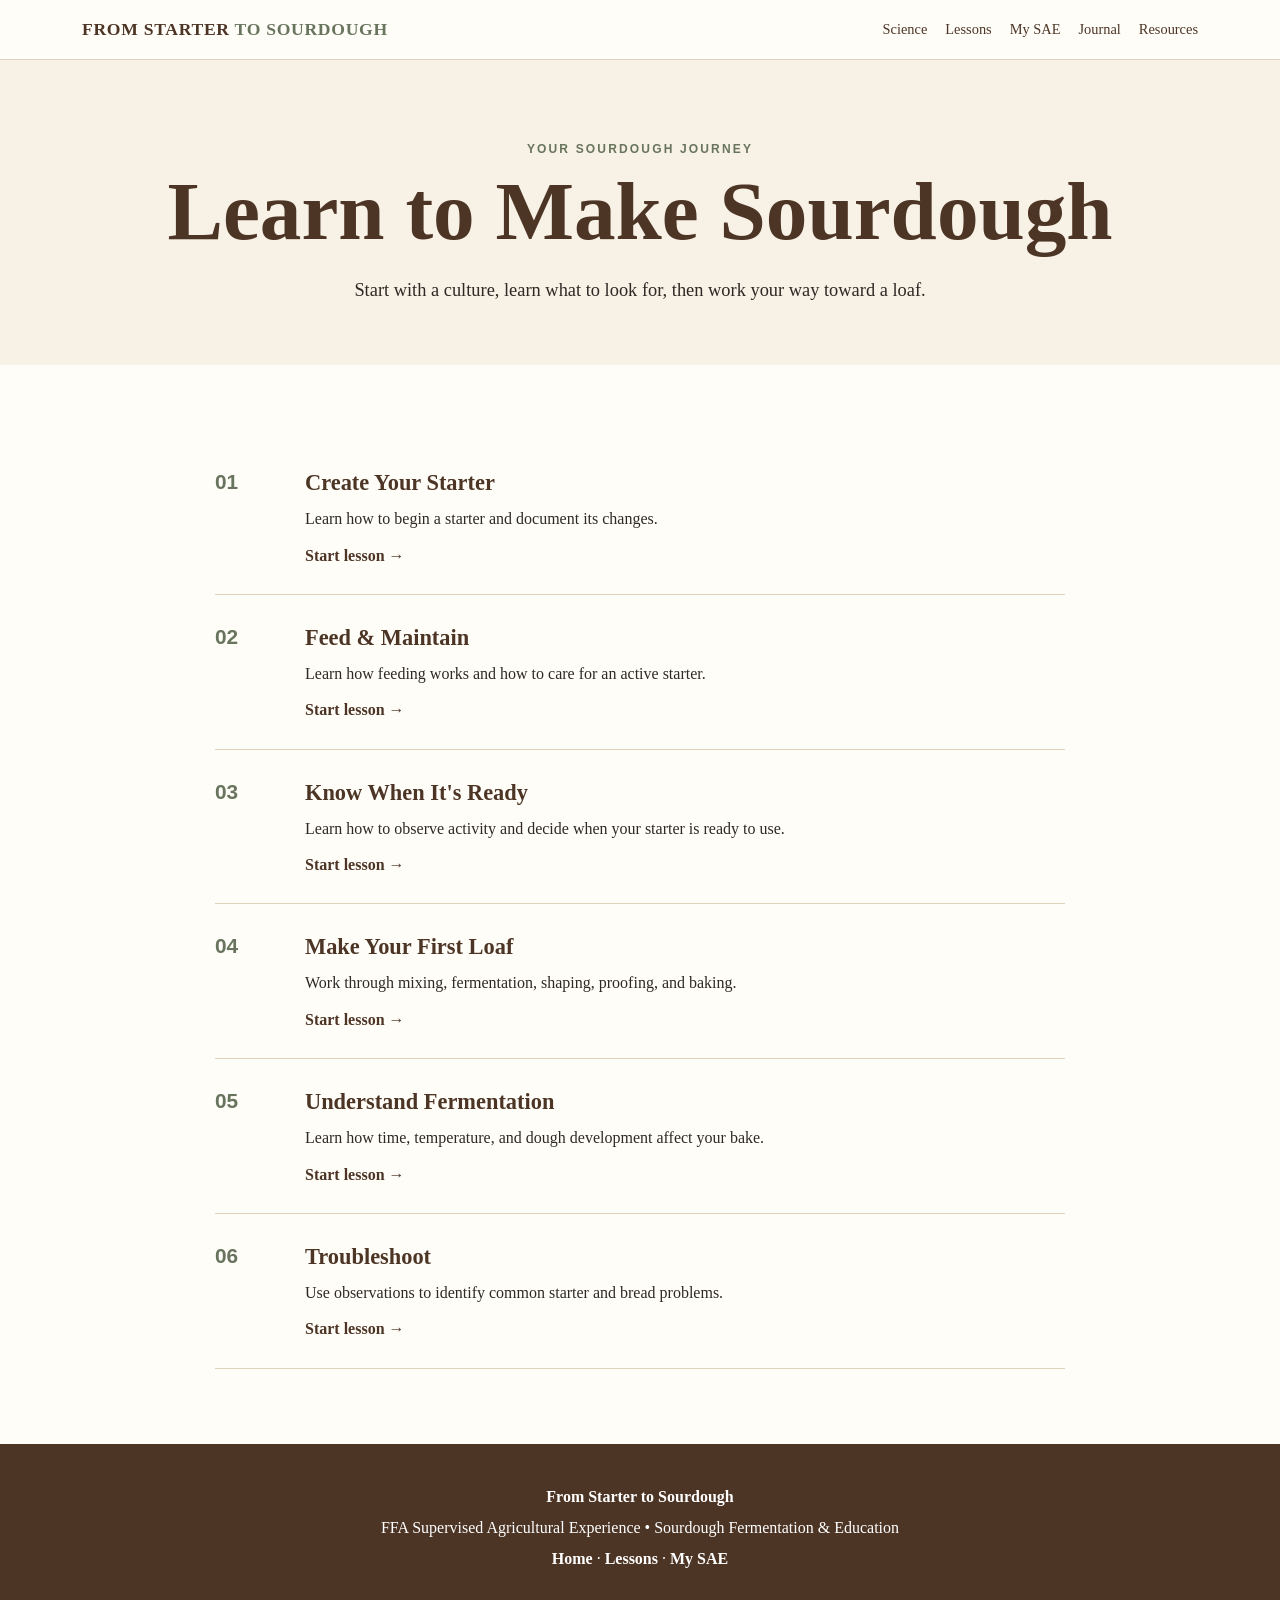
==== lessons.html @ 27090870 "Add files via upload" ====
<!doctype html><html lang="en"><head><meta charset="utf-8"><meta name="viewport" content="width=device-width,initial-scale=1"><title>Learn to Make Sourdough | From Starter to Sourdough</title><meta name="description" content="FFA SAE project about sourdough fermentation and education."><link rel="stylesheet" href="style.css"></head><body>
<nav class="nav"><div class="nav-inner"><a class="brand" href="index.html">FROM STARTER <span>TO SOURDOUGH</span></a><div class="links"><a href="science.html">Science</a><a href="lessons.html">Lessons</a><a href="portfolio.html">My SAE</a><a href="journal.html">Journal</a><a href="resources.html">Resources</a></div></div></nav>
<main>
<section class="page-head"><p class="eyebrow">YOUR SOURDOUGH JOURNEY</p><h1>Learn to Make Sourdough</h1><p>Start with a culture, learn what to look for, then work your way toward a loaf.</p></section>
<section class="section"><div class="steps"><div class="step"><b>01</b><div><h3>Create Your Starter</h3><p>Learn how to begin a starter and document its changes.</p><a href="lesson-1.html">Start lesson →</a></div></div><div class="step"><b>02</b><div><h3>Feed & Maintain</h3><p>Learn how feeding works and how to care for an active starter.</p><a href="lesson-2.html">Start lesson →</a></div></div><div class="step"><b>03</b><div><h3>Know When It's Ready</h3><p>Learn how to observe activity and decide when your starter is ready to use.</p><a href="lesson-3.html">Start lesson →</a></div></div><div class="step"><b>04</b><div><h3>Make Your First Loaf</h3><p>Work through mixing, fermentation, shaping, proofing, and baking.</p><a href="lesson-4.html">Start lesson →</a></div></div><div class="step"><b>05</b><div><h3>Understand Fermentation</h3><p>Learn how time, temperature, and dough development affect your bake.</p><a href="lesson-5.html">Start lesson →</a></div></div><div class="step"><b>06</b><div><h3>Troubleshoot</h3><p>Use observations to identify common starter and bread problems.</p><a href="lesson-6.html">Start lesson →</a></div></div></div></section>
</main><footer class="footer"><p><strong>From Starter to Sourdough</strong></p><p>FFA Supervised Agricultural Experience • Sourdough Fermentation & Education</p><p><a href="index.html">Home</a> · <a href="lessons.html">Lessons</a> · <a href="portfolio.html">My SAE</a></p></footer>
</body></html>
---- style.css ----
:root{--cream:#f8f1e5;--paper:#fffdf8;--brown:#4d3526;--tan:#caa878;--sage:#68745d;--ink:#2e2925;--line:#dfd1bd}
*{box-sizing:border-box}body{margin:0;color:var(--ink);background:var(--paper);font-family:Georgia,'Times New Roman',serif;line-height:1.65}a{color:var(--brown);text-decoration:none;font-weight:bold}a:hover{text-decoration:underline}.nav{position:sticky;top:0;z-index:10;background:rgba(255,253,248,.96);border-bottom:1px solid var(--line);backdrop-filter:blur(8px)}.nav-inner{max-width:1160px;margin:auto;padding:15px 22px;display:flex;align-items:center;gap:22px}.brand{font-weight:bold;font-size:1.1rem;letter-spacing:.04em;white-space:nowrap}.brand span{color:var(--sage)}.links{margin-left:auto;display:flex;gap:18px;flex-wrap:wrap;font-size:.9rem}.links a{font-weight:normal}.hero{max-width:1160px;margin:auto;padding:90px 22px 80px;display:grid;grid-template-columns:1.2fr .8fr;gap:50px;align-items:center}.eyebrow{font-family:Arial,sans-serif;font-size:.75rem;letter-spacing:.18em;font-weight:bold;color:var(--sage);margin:0 0 12px}.hero h1,.page-head h1{font-size:clamp(3rem,7vw,6.4rem);line-height:.95;margin:0 0 24px;color:var(--brown)}.hero h1 span{color:var(--sage);font-style:italic}.lead{font-size:1.25rem;max-width:650px}.buttons{display:flex;gap:12px;margin-top:30px;flex-wrap:wrap}.btn{background:var(--brown);color:white;padding:13px 21px;border-radius:999px;text-decoration:none}.btn.secondary{background:transparent;color:var(--brown);border:1px solid var(--brown)}.starter-card{background:var(--cream);border-radius:30px;padding:35px;text-align:center;box-shadow:0 15px 40px rgba(77,53,38,.1)}.jar{width:210px;height:250px;margin:0 auto 18px;border:7px solid #b8a999;border-radius:25px 25px 35px 35px;position:relative;background:rgba(255,255,255,.35);overflow:hidden}.starter{position:absolute;bottom:0;width:100%;height:62%;background:#e8d5ae;border-top:7px solid #d4bc8b}.jar-label{position:absolute;left:25px;right:25px;top:100px;padding:12px;background:#fffdf8;border:1px solid var(--line);font-weight:bold;color:var(--brown);letter-spacing:.08em}.section{max-width:1160px;margin:auto;padding:75px 22px}.cream{max-width:none;background:var(--cream)}.cream>*{max-width:1160px;margin-left:auto;margin-right:auto}.intro h2,.section h2{font-size:2.3rem;color:var(--brown)}.cards{display:grid;gap:20px}.cards.three{grid-template-columns:repeat(3,1fr)}.cards article,.portfolio-grid article,.resource-grid article,.problem,.lesson-box,.science-grid article{border:1px solid var(--line);border-radius:18px;padding:25px;background:#fff}.cards span,.portfolio-grid span{font-size:2rem}.cards h3,.portfolio-grid h3{margin-bottom:7px}.page-head{padding:80px 22px 60px;background:var(--cream);text-align:center}.page-head h1{font-size:clamp(3rem,7vw,5.2rem)}.page-head p:last-child{max-width:680px;margin:0 auto;font-size:1.15rem}.science-grid{max-width:1000px;margin:auto;display:grid;grid-template-columns:1fr 1fr;gap:20px}.glossary{display:grid;grid-template-columns:1fr 1fr;gap:12px}.glossary div{padding:17px;border-bottom:1px solid var(--line);display:flex;gap:20px}.glossary span{margin-left:auto;text-align:right;max-width:65%}.steps{max-width:850px;margin:auto}.step{display:grid;grid-template-columns:70px 1fr;gap:20px;padding:25px 0;border-bottom:1px solid var(--line)}.step>b,.timeline b{font-family:Arial,sans-serif;color:var(--sage);font-size:1.3rem}.step h3{margin:0;color:var(--brown);font-size:1.4rem}.step p{margin:4px 0 10px}.lesson{max-width:900px}.lesson-box{margin-bottom:18px}.lesson-box h2{font-size:1.6rem;margin-top:0}.timeline{max-width:850px;margin:auto;display:grid;gap:14px}.timeline div{background:#fff;border-left:5px solid var(--tan);padding:22px 25px;border-radius:0 15px 15px 0}.timeline h3{margin:0 0 5px;color:var(--brown)}.problem{margin:15px auto;max-width:850px}.problem h3{color:var(--brown)}.portfolio-grid{display:grid;grid-template-columns:repeat(3,1fr);gap:18px}.journal{max-width:850px}.journal article{padding:28px 0;border-bottom:1px solid var(--line)}.date{font-family:Arial,sans-serif;color:var(--sage);font-size:.75rem;letter-spacing:.15em;font-weight:bold}.photo-placeholder{margin-top:18px;background:var(--cream);min-height:150px;display:grid;place-items:center;border-radius:15px;color:#796b5c}.resource-grid{display:grid;grid-template-columns:repeat(3,1fr);gap:18px}.footer{background:var(--brown);color:#fff;padding:35px 22px;text-align:center}.footer a{color:#fff}.footer p{margin:5px}.mobile-note{display:none}@media(max-width:800px){.links{display:none}.hero{grid-template-columns:1fr;padding-top:60px}.cards.three,.portfolio-grid,.resource-grid,.science-grid{grid-template-columns:1fr}.glossary{grid-template-columns:1fr}.glossary div{display:block}.glossary span{display:block;text-align:left;max-width:none;margin:5px 0}.page-head{padding:60px 22px 45px}.hero h1{font-size:4rem}.mobile-note{display:block;font-size:.8rem;color:#6b625a}.nav-inner{justify-content:center}.brand{font-size:1rem}}
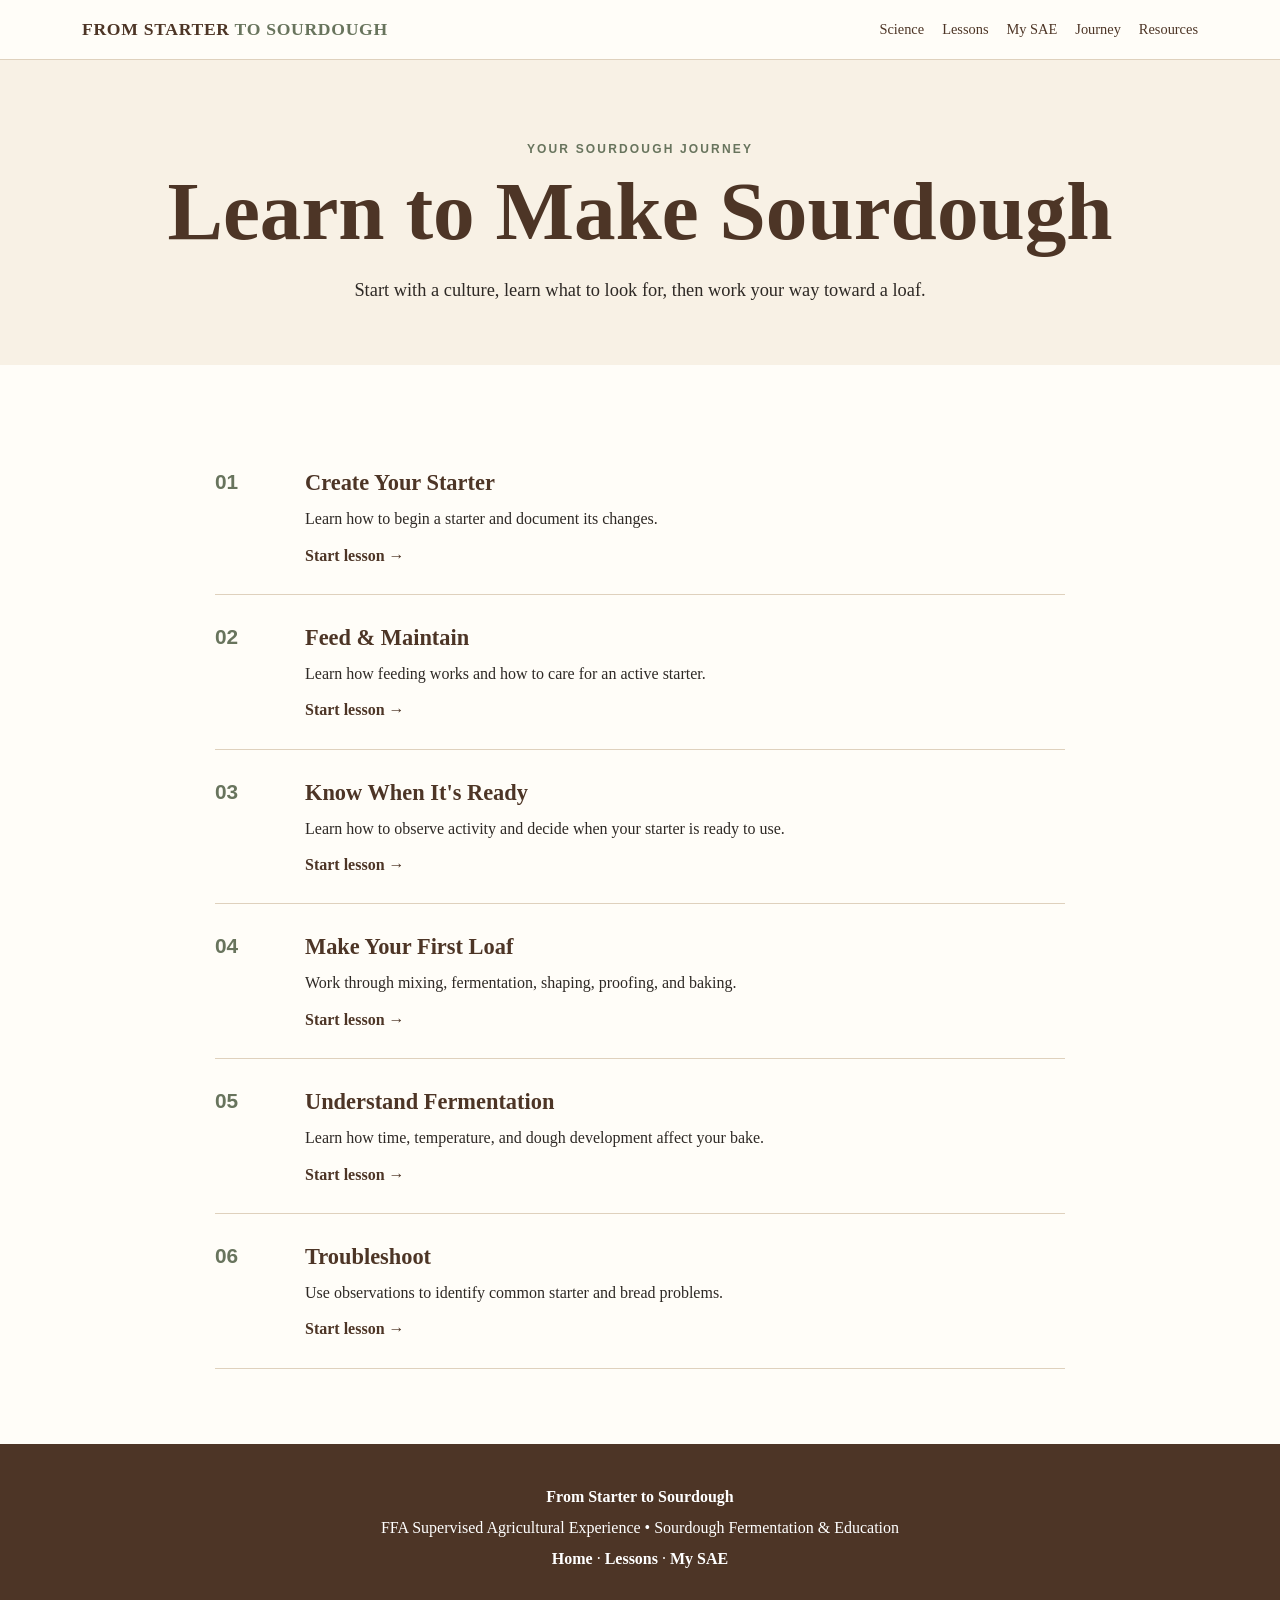
==== commit a5348667: "Update lessons.html" ====
--- a/lessons.html
+++ b/lessons.html
@@ -1,7 +1,7 @@
 <!doctype html><html lang="en"><head><meta charset="utf-8"><meta name="viewport" content="width=device-width,initial-scale=1"><title>Learn to Make Sourdough | From Starter to Sourdough</title><meta name="description" content="FFA SAE project about sourdough fermentation and education."><link rel="stylesheet" href="style.css"></head><body>
-<nav class="nav"><div class="nav-inner"><a class="brand" href="index.html">FROM STARTER <span>TO SOURDOUGH</span></a><div class="links"><a href="science.html">Science</a><a href="lessons.html">Lessons</a><a href="portfolio.html">My SAE</a><a href="journal.html">Journal</a><a href="resources.html">Resources</a></div></div></nav>
+<nav class="nav"><div class="nav-inner"><a class="brand" href="index.html">FROM STARTER <span>TO SOURDOUGH</span></a><div class="links"><a href="science.html">Science</a><a href="lessons.html">Lessons</a><a href="portfolio.html">My SAE</a><a href="journy.html">Journey</a><a href="resources.html">Resources</a></div></div></nav>
 <main>
 <section class="page-head"><p class="eyebrow">YOUR SOURDOUGH JOURNEY</p><h1>Learn to Make Sourdough</h1><p>Start with a culture, learn what to look for, then work your way toward a loaf.</p></section>
 <section class="section"><div class="steps"><div class="step"><b>01</b><div><h3>Create Your Starter</h3><p>Learn how to begin a starter and document its changes.</p><a href="lesson-1.html">Start lesson →</a></div></div><div class="step"><b>02</b><div><h3>Feed & Maintain</h3><p>Learn how feeding works and how to care for an active starter.</p><a href="lesson-2.html">Start lesson →</a></div></div><div class="step"><b>03</b><div><h3>Know When It's Ready</h3><p>Learn how to observe activity and decide when your starter is ready to use.</p><a href="lesson-3.html">Start lesson →</a></div></div><div class="step"><b>04</b><div><h3>Make Your First Loaf</h3><p>Work through mixing, fermentation, shaping, proofing, and baking.</p><a href="lesson-4.html">Start lesson →</a></div></div><div class="step"><b>05</b><div><h3>Understand Fermentation</h3><p>Learn how time, temperature, and dough development affect your bake.</p><a href="lesson-5.html">Start lesson →</a></div></div><div class="step"><b>06</b><div><h3>Troubleshoot</h3><p>Use observations to identify common starter and bread problems.</p><a href="lesson-6.html">Start lesson →</a></div></div></div></section>
 </main><footer class="footer"><p><strong>From Starter to Sourdough</strong></p><p>FFA Supervised Agricultural Experience • Sourdough Fermentation & Education</p><p><a href="index.html">Home</a> · <a href="lessons.html">Lessons</a> · <a href="portfolio.html">My SAE</a></p></footer>
-</body></html>+</body></html>
--- a/style.css
+++ b/style.css
@@ -1,3 +1,15 @@
 
 :root{--cream:#f8f1e5;--paper:#fffdf8;--brown:#4d3526;--tan:#caa878;--sage:#68745d;--ink:#2e2925;--line:#dfd1bd}
 *{box-sizing:border-box}body{margin:0;color:var(--ink);background:var(--paper);font-family:Georgia,'Times New Roman',serif;line-height:1.65}a{color:var(--brown);text-decoration:none;font-weight:bold}a:hover{text-decoration:underline}.nav{position:sticky;top:0;z-index:10;background:rgba(255,253,248,.96);border-bottom:1px solid var(--line);backdrop-filter:blur(8px)}.nav-inner{max-width:1160px;margin:auto;padding:15px 22px;display:flex;align-items:center;gap:22px}.brand{font-weight:bold;font-size:1.1rem;letter-spacing:.04em;white-space:nowrap}.brand span{color:var(--sage)}.links{margin-left:auto;display:flex;gap:18px;flex-wrap:wrap;font-size:.9rem}.links a{font-weight:normal}.hero{max-width:1160px;margin:auto;padding:90px 22px 80px;display:grid;grid-template-columns:1.2fr .8fr;gap:50px;align-items:center}.eyebrow{font-family:Arial,sans-serif;font-size:.75rem;letter-spacing:.18em;font-weight:bold;color:var(--sage);margin:0 0 12px}.hero h1,.page-head h1{font-size:clamp(3rem,7vw,6.4rem);line-height:.95;margin:0 0 24px;color:var(--brown)}.hero h1 span{color:var(--sage);font-style:italic}.lead{font-size:1.25rem;max-width:650px}.buttons{display:flex;gap:12px;margin-top:30px;flex-wrap:wrap}.btn{background:var(--brown);color:white;padding:13px 21px;border-radius:999px;text-decoration:none}.btn.secondary{background:transparent;color:var(--brown);border:1px solid var(--brown)}.starter-card{background:var(--cream);border-radius:30px;padding:35px;text-align:center;box-shadow:0 15px 40px rgba(77,53,38,.1)}.jar{width:210px;height:250px;margin:0 auto 18px;border:7px solid #b8a999;border-radius:25px 25px 35px 35px;position:relative;background:rgba(255,255,255,.35);overflow:hidden}.starter{position:absolute;bottom:0;width:100%;height:62%;background:#e8d5ae;border-top:7px solid #d4bc8b}.jar-label{position:absolute;left:25px;right:25px;top:100px;padding:12px;background:#fffdf8;border:1px solid var(--line);font-weight:bold;color:var(--brown);letter-spacing:.08em}.section{max-width:1160px;margin:auto;padding:75px 22px}.cream{max-width:none;background:var(--cream)}.cream>*{max-width:1160px;margin-left:auto;margin-right:auto}.intro h2,.section h2{font-size:2.3rem;color:var(--brown)}.cards{display:grid;gap:20px}.cards.three{grid-template-columns:repeat(3,1fr)}.cards article,.portfolio-grid article,.resource-grid article,.problem,.lesson-box,.science-grid article{border:1px solid var(--line);border-radius:18px;padding:25px;background:#fff}.cards span,.portfolio-grid span{font-size:2rem}.cards h3,.portfolio-grid h3{margin-bottom:7px}.page-head{padding:80px 22px 60px;background:var(--cream);text-align:center}.page-head h1{font-size:clamp(3rem,7vw,5.2rem)}.page-head p:last-child{max-width:680px;margin:0 auto;font-size:1.15rem}.science-grid{max-width:1000px;margin:auto;display:grid;grid-template-columns:1fr 1fr;gap:20px}.glossary{display:grid;grid-template-columns:1fr 1fr;gap:12px}.glossary div{padding:17px;border-bottom:1px solid var(--line);display:flex;gap:20px}.glossary span{margin-left:auto;text-align:right;max-width:65%}.steps{max-width:850px;margin:auto}.step{display:grid;grid-template-columns:70px 1fr;gap:20px;padding:25px 0;border-bottom:1px solid var(--line)}.step>b,.timeline b{font-family:Arial,sans-serif;color:var(--sage);font-size:1.3rem}.step h3{margin:0;color:var(--brown);font-size:1.4rem}.step p{margin:4px 0 10px}.lesson{max-width:900px}.lesson-box{margin-bottom:18px}.lesson-box h2{font-size:1.6rem;margin-top:0}.timeline{max-width:850px;margin:auto;display:grid;gap:14px}.timeline div{background:#fff;border-left:5px solid var(--tan);padding:22px 25px;border-radius:0 15px 15px 0}.timeline h3{margin:0 0 5px;color:var(--brown)}.problem{margin:15px auto;max-width:850px}.problem h3{color:var(--brown)}.portfolio-grid{display:grid;grid-template-columns:repeat(3,1fr);gap:18px}.journal{max-width:850px}.journal article{padding:28px 0;border-bottom:1px solid var(--line)}.date{font-family:Arial,sans-serif;color:var(--sage);font-size:.75rem;letter-spacing:.15em;font-weight:bold}.photo-placeholder{margin-top:18px;background:var(--cream);min-height:150px;display:grid;place-items:center;border-radius:15px;color:#796b5c}.resource-grid{display:grid;grid-template-columns:repeat(3,1fr);gap:18px}.footer{background:var(--brown);color:#fff;padding:35px 22px;text-align:center}.footer a{color:#fff}.footer p{margin:5px}.mobile-note{display:none}@media(max-width:800px){.links{display:none}.hero{grid-template-columns:1fr;padding-top:60px}.cards.three,.portfolio-grid,.resource-grid,.science-grid{grid-template-columns:1fr}.glossary{grid-template-columns:1fr}.glossary div{display:block}.glossary span{display:block;text-align:left;max-width:none;margin:5px 0}.page-head{padding:60px 22px 45px}.hero h1{font-size:4rem}.mobile-note{display:block;font-size:.8rem;color:#6b625a}.nav-inner{justify-content:center}.brand{font-size:1rem}}
+/* Sourdough Journey Photo Sections */
+.photo-placeholder {
+border: 2px dashed #999;
+border-radius: 12px;
+padding: 35px 20px;
+margin: 20px 0;
+text-align: center;
+min-height: 120px;
+}
+.photo-placeholder p {
+margin: 8px 0;
+}
